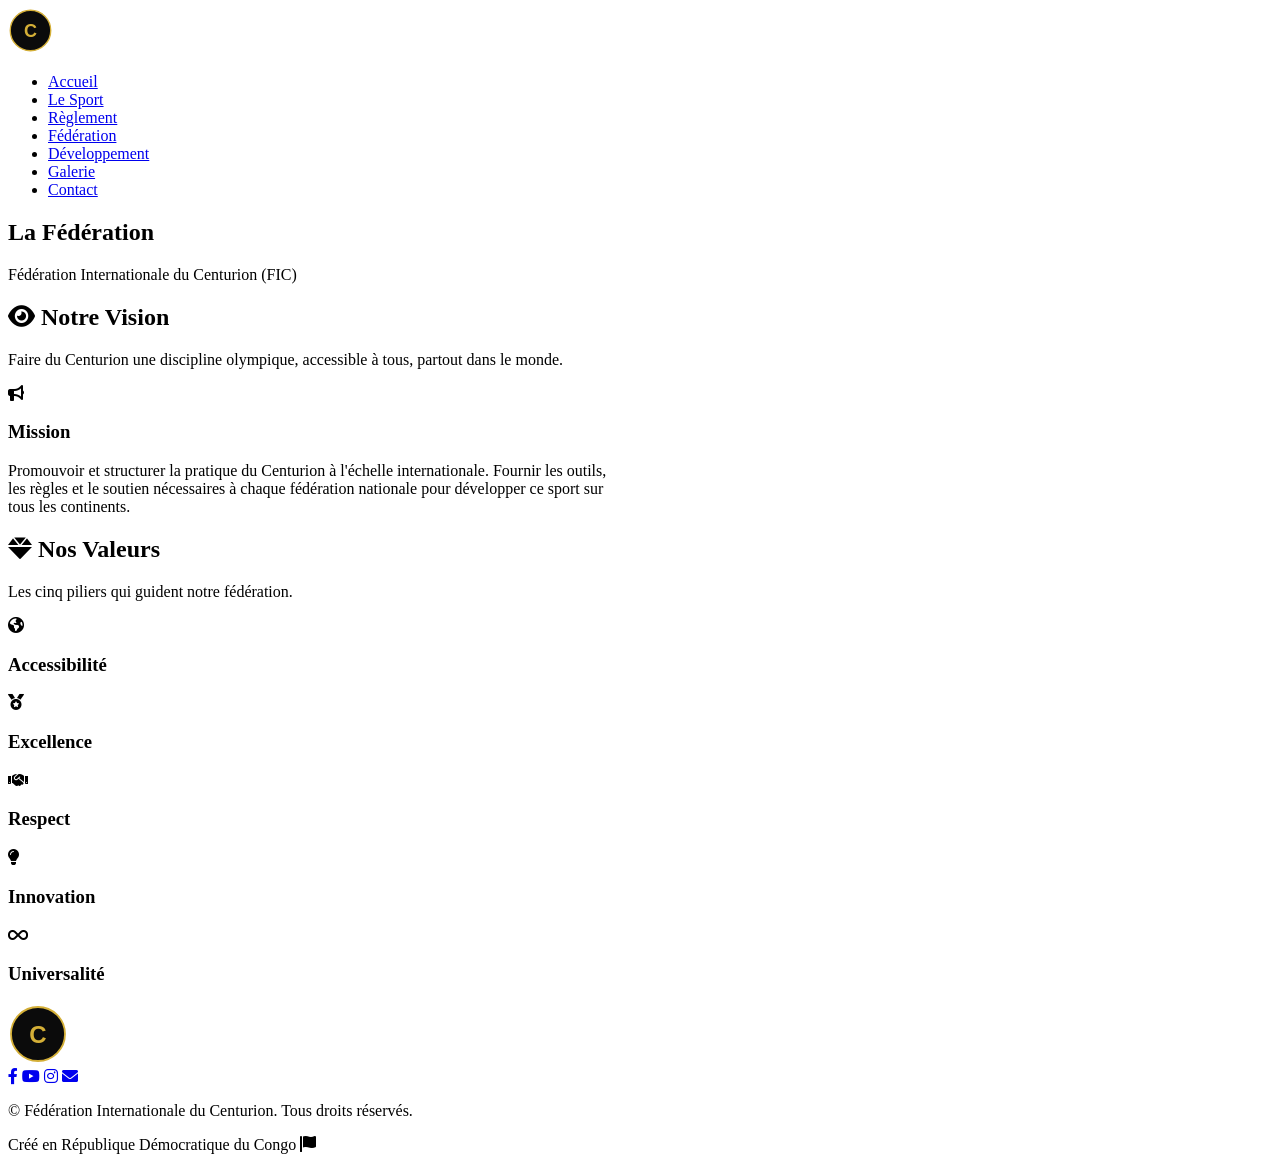
==== federation.html @ 04a9fa6d "Add federation.html for FIC website This HTML file outlines the structure and content for the Fédéra" ====
<!DOCTYPE html>
<html lang="fr">
<head>
    <meta charset="UTF-8">
    <meta name="viewport" content="width=device-width, initial-scale=1.0">
    <meta name="description" content="Fédération Internationale du Centurion (FIC). Découvrez notre mission, notre vision et nos valeurs : accessibilité, excellence, respect, innovation, universalité.">
    <meta name="keywords" content="Fédération Internationale du Centurion, FIC, mission Centurion, valeurs Centurion, sport congolais">
    <title>La Fédération - Le Centurion | Mission, Vision et Valeurs</title>
    <link rel="stylesheet" href="https://cdnjs.cloudflare.com/ajax/libs/font-awesome/6.0.0-beta3/css/all.min.css">
    <link rel="stylesheet" href="css/style.css">
</head>
<body>

    <header class="main-header">
        <nav class="navbar container">
            <a href="index.html" class="logo">
                <img src="images/logo-centurion.png" alt="Logo Le Centurion" onerror="this.onerror=null; this.src='data:image/svg+xml;utf8,<svg xmlns=%22http://www.w3.org/2000/svg%22 viewBox=%220 0 100 100%22><circle cx=%2250%22 cy=%2250%22 r=%2245%22 fill=%22%230B0B0B%22 stroke=%22%23D4AF37%22 stroke-width=%223%22/><text x=%2250%22 y=%2265%22 font-family=%22Arial%22 font-size=%2240%22 fill=%22%23D4AF37%22 text-anchor=%22middle%22 font-weight=%22bold%22>C</text></svg>'; this.style.width='45px'; this.style.height='45px';">
            </a>
            <ul class="nav-menu">
                <li><a href="index.html">Accueil</a></li>
                <li><a href="sport.html">Le Sport</a></li>
                <li><a href="reglement.html">Règlement</a></li>
                <li><a href="federation.html">Fédération</a></li>
                <li><a href="developpement.html">Développement</a></li>
                <li><a href="galerie.html">Galerie</a></li>
                <li><a href="contact.html">Contact</a></li>
            </ul>
            <div class="hamburger">
                <span class="bar"></span>
                <span class="bar"></span>
                <span class="bar"></span>
            </div>
        </nav>
    </header>

    <main>
        <section class="page-header">
            <div class="container">
                <h1>La Fédération</h1>
                <p>Fédération Internationale du Centurion (FIC)</p>
            </div>
        </section>

        <section>
            <div class="container reveal">
                <div class="section-title">
                    <h2><i class="fas fa-eye"></i> Notre Vision</h2>
                    <p>Faire du Centurion une discipline olympique, accessible à tous, partout dans le monde.</p>
                </div>
                <div class="card-container">
                    <div class="card card-prestige" style="max-width: 600px;">
                        <div class="card-icon"><i class="fas fa-bullhorn"></i></div>
                        <h3>Mission</h3>
                        <p>Promouvoir et structurer la pratique du Centurion à l'échelle internationale. Fournir les outils, les règles et le soutien nécessaires à chaque fédération nationale pour développer ce sport sur tous les continents.</p>
                    </div>
                </div>
            </div>
        </section>

        <section class="bg-light">
            <div class="container reveal">
                <div class="section-title">
                    <h2><i class="fas fa-gem"></i> Nos Valeurs</h2>
                    <p>Les cinq piliers qui guident notre fédération.</p>
                </div>
                <div class="valeurs-grid">
                    <div class="valeur-card">
                        <div class="card-icon"><i class="fas fa-globe-americas"></i></div>
                        <h3>Accessibilité</h3>
                    </div>
                    <div class="valeur-card">
                        <div class="card-icon"><i class="fas fa-medal"></i></div>
                        <h3>Excellence</h3>
                    </div>
                    <div class="valeur-card">
                        <div class="card-icon"><i class="fas fa-handshake"></i></div>
                        <h3>Respect</h3>
                    </div>
                    <div class="valeur-card">
                        <div class="card-icon"><i class="fas fa-lightbulb"></i></div>
                        <h3>Innovation</h3>
                    </div>
                    <div class="valeur-card">
                        <div class="card-icon"><i class="fas fa-infinity"></i></div>
                        <h3>Universalité</h3>
                    </div>
                </div>
            </div>
        </section>
    </main>

    <footer class="main-footer">
        <div class="container">
            <img src="images/logo-centurion.png" alt="Logo FIC" class="footer-logo" onerror="this.onerror=null; this.src='data:image/svg+xml;utf8,<svg xmlns=%22http://www.w3.org/2000/svg%22 viewBox=%220 0 100 100%22><circle cx=%2250%22 cy=%2250%22 r=%2245%22 fill=%22%230B0B0B%22 stroke=%22%23D4AF37%22 stroke-width=%223%22/><text x=%2250%22 y=%2265%22 font-family=%22Arial%22 font-size=%2240%22 fill=%22%23D4AF37%22 text-anchor=%22middle%22 font-weight=%22bold%22>C</text></svg>'; this.style.width='60px'; this.style.height='60px';">
            <div class="footer-social">
                <a href="#" aria-label="Facebook"><i class="fab fa-facebook-f"></i></a>
                <a href="#" aria-label="YouTube"><i class="fab fa-youtube"></i></a>
                <a href="#" aria-label="Instagram"><i class="fab fa-instagram"></i></a>
                <a href="mailto:federation@centurion-sport.org" aria-label="Email"><i class="fas fa-envelope"></i></a>
            </div>
            <div class="footer-text">
                <p>© <span id="current-year"></span> Fédération Internationale du Centurion. Tous droits réservés.</p>
                <p class="origin">Créé en République Démocratique du Congo <i class="fas fa-flag"></i></p>
            </div>
        </div>
    </footer>

    <script src="js/script.js"></script>
</body>
</html>
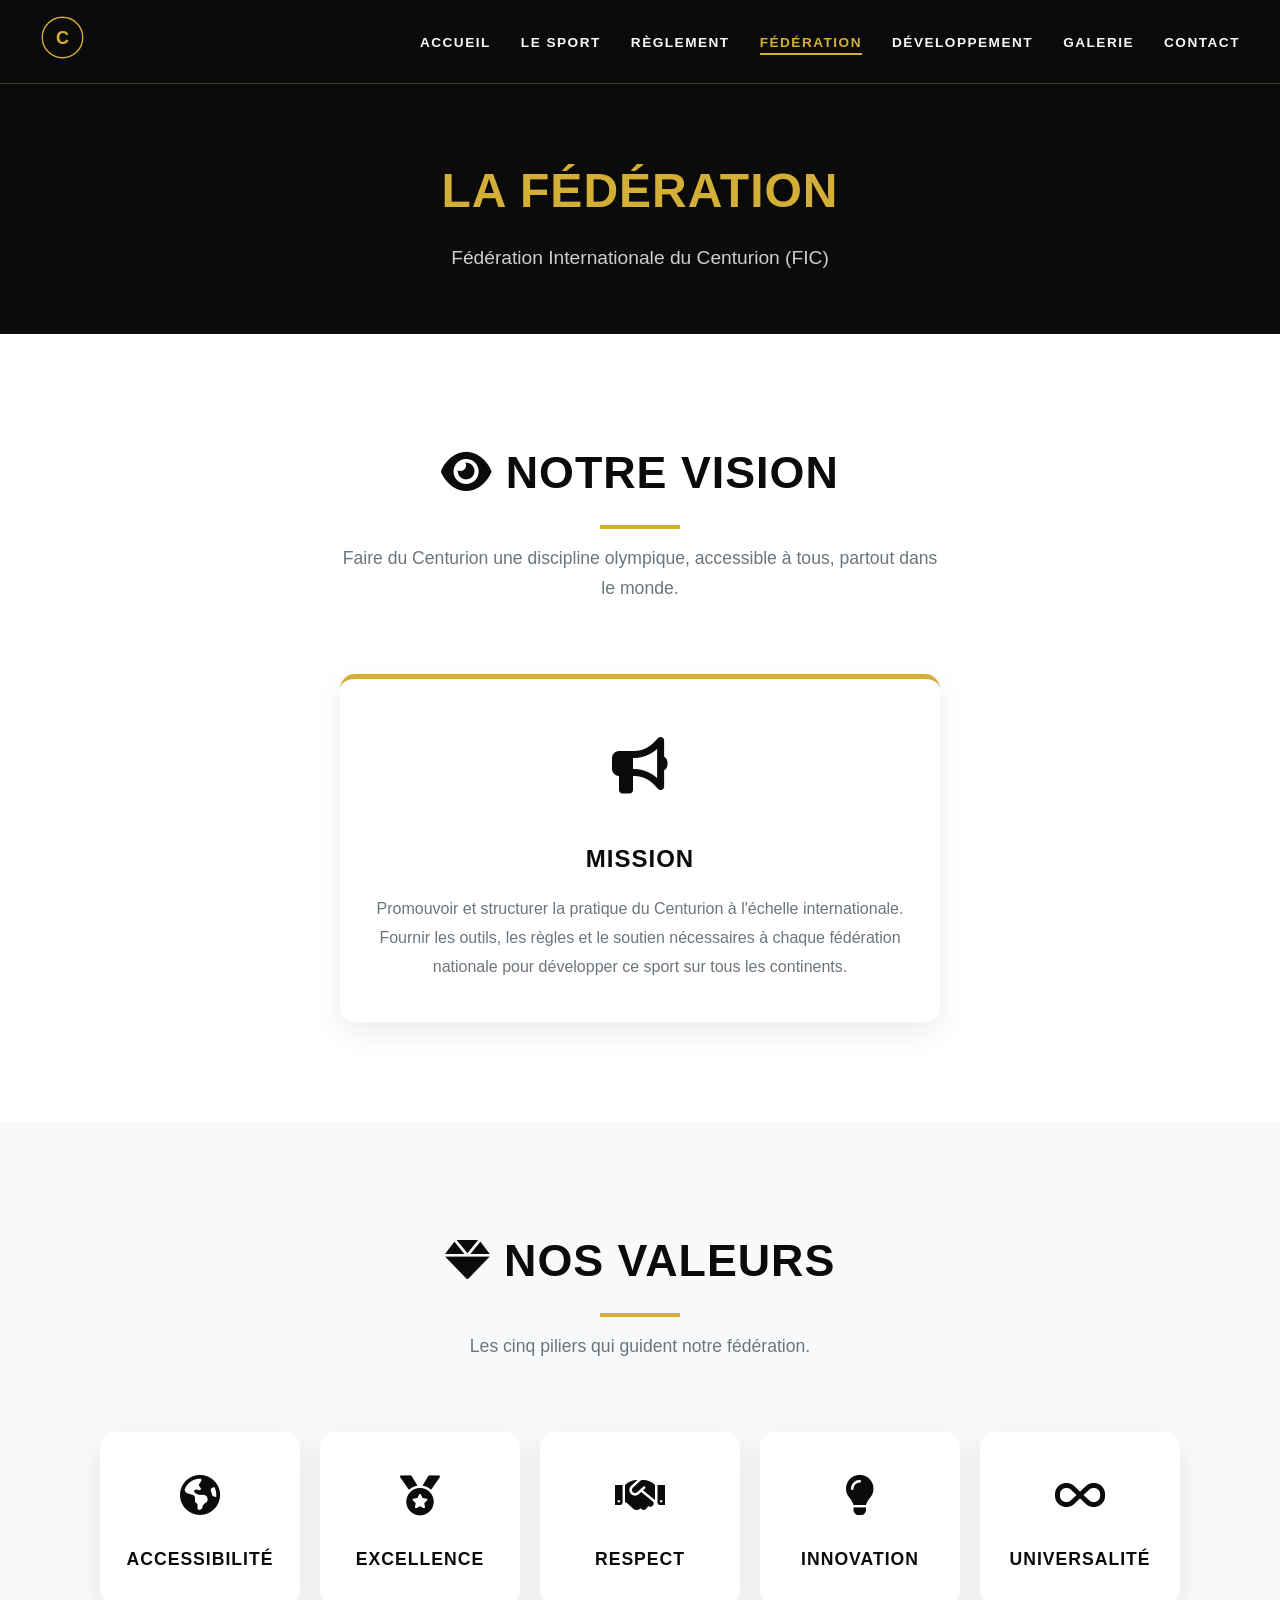
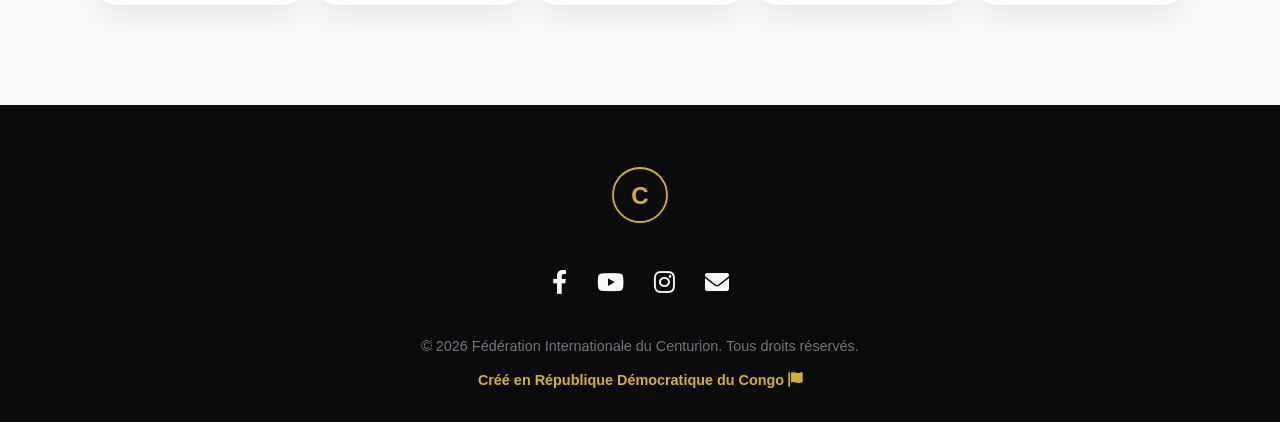
==== commit ae52cb92: "Update stylesheet and script paths in federation.html" ====
--- a/federation.html
+++ b/federation.html
@@ -7,7 +7,7 @@
     <meta name="keywords" content="Fédération Internationale du Centurion, FIC, mission Centurion, valeurs Centurion, sport congolais">
     <title>La Fédération - Le Centurion | Mission, Vision et Valeurs</title>
     <link rel="stylesheet" href="https://cdnjs.cloudflare.com/ajax/libs/font-awesome/6.0.0-beta3/css/all.min.css">
-    <link rel="stylesheet" href="css/style.css">
+    <link rel="stylesheet" href="style.css">
 </head>
 <body>
 
@@ -105,6 +105,6 @@
         </div>
     </footer>
 
-    <script src="js/script.js"></script>
+    <script src="script.js"></script>
 </body>
 </html>
--- a/style.css
+++ b/style.css
@@ -0,0 +1,830 @@
+/* === VARIABLES GLOBALES === */
+:root {
+    --noir-profond: #0B0B0B;
+    --or-prestige: #D4AF37;
+    --bleu-gardiennes: #0057FF;
+    --orange-chasseuses: #FF6B00;
+    --blanc-casse: #F8F9FA;
+    --gris-clair: #E9ECEF;
+    --gris-moyen: #6C757D;
+    --blanc: #FFFFFF;
+
+    --police-titres: 'Trebuchet MS', 'Lucida Sans Unicode', 'Lucida Grande', 'Lucida Sans', Arial, sans-serif;
+    --police-texte: 'Segoe UI', Tahoma, Geneva, Verdana, sans-serif;
+
+    --ombre-douce: 0 10px 30px rgba(0, 0, 0, 0.08);
+    --ombre-forte: 0 15px 40px rgba(0, 0, 0, 0.15);
+    --transition-fluide: all 0.3s cubic-bezier(0.25, 0.8, 0.25, 1);
+}
+
+* {
+    margin: 0;
+    padding: 0;
+    box-sizing: border-box;
+}
+
+html {
+    scroll-behavior: smooth;
+}
+
+body {
+    font-family: var(--police-texte);
+    color: var(--noir-profond);
+    background-color: var(--blanc);
+    line-height: 1.7;
+    overflow-x: hidden;
+}
+
+h1, h2, h3, h4 {
+    font-family: var(--police-titres);
+    font-weight: 800;
+    text-transform: uppercase;
+    letter-spacing: 1px;
+}
+
+a {
+    text-decoration: none;
+    color: inherit;
+}
+
+.container {
+    max-width: 1200px;
+    margin: 0 auto;
+    padding: 0 20px;
+}
+
+/* === BOUTONS === */
+.btn {
+    display: inline-block;
+    padding: 15px 35px;
+    font-weight: 700;
+    text-transform: uppercase;
+    letter-spacing: 2px;
+    border-radius: 50px;
+    transition: var(--transition-fluide);
+    cursor: pointer;
+    border: none;
+    text-align: center;
+    font-size: 0.9rem;
+}
+
+.btn-or {
+    background-color: var(--or-prestige);
+    color: var(--noir-profond);
+    box-shadow: 0 5px 15px rgba(212, 175, 55, 0.4);
+}
+
+.btn-or:hover {
+    background-color: #c19b2e;
+    transform: translateY(-3px);
+    box-shadow: 0 10px 25px rgba(212, 175, 55, 0.6);
+}
+
+.btn-blanc {
+    background-color: transparent;
+    color: var(--blanc);
+    border: 2px solid var(--blanc);
+}
+
+.btn-blanc:hover {
+    background-color: var(--blanc);
+    color: var(--noir-profond);
+    transform: translateY(-3px);
+}
+
+.btn-noir {
+    background-color: var(--noir-profond);
+    color: var(--or-prestige);
+    border: 2px solid var(--noir-profond);
+}
+
+.btn-noir:hover {
+    background-color: transparent;
+    color: var(--noir-profond);
+}
+
+/* === NAVIGATION === */
+.main-header {
+    position: fixed;
+    top: 0;
+    left: 0;
+    width: 100%;
+    z-index: 1000;
+    background-color: rgba(11, 11, 11, 0.92);
+    backdrop-filter: blur(10px);
+    border-bottom: 1px solid rgba(212, 175, 55, 0.3);
+    transition: var(--transition-fluide);
+}
+
+.navbar {
+    display: flex;
+    justify-content: space-between;
+    align-items: center;
+    padding: 15px 0;
+}
+
+.logo img {
+    height: 45px;
+    transition: var(--transition-fluide);
+}
+
+.nav-menu {
+    display: flex;
+    list-style: none;
+    gap: 30px;
+}
+
+.nav-menu a {
+    color: var(--blanc-casse);
+    font-weight: 600;
+    text-transform: uppercase;
+    font-size: 0.85rem;
+    letter-spacing: 1.5px;
+    position: relative;
+    padding-bottom: 5px;
+    transition: var(--transition-fluide);
+}
+
+.nav-menu a::after {
+    content: '';
+    position: absolute;
+    bottom: 0;
+    left: 0;
+    width: 0;
+    height: 2px;
+    background-color: var(--or-prestige);
+    transition: width 0.3s ease;
+}
+
+.nav-menu a:hover,
+.nav-menu a.active {
+    color: var(--or-prestige);
+}
+
+.nav-menu a:hover::after,
+.nav-menu a.active::after {
+    width: 100%;
+}
+
+/* Menu Hamburger */
+.hamburger {
+    display: none;
+    cursor: pointer;
+}
+
+.bar {
+    display: block;
+    width: 25px;
+    height: 2px;
+    margin: 5px auto;
+    background-color: var(--blanc);
+    transition: var(--transition-fluide);
+}
+
+/* === HERO SECTION === */
+.hero {
+    height: 100vh;
+    background: linear-gradient(135deg, rgba(11, 11, 11, 0.85) 0%, rgba(0, 87, 255, 0.6) 50%, rgba(255, 107, 0, 0.4) 100%),
+                url('data:image/svg+xml;utf8,<svg xmlns="http://www.w3.org/2000/svg" viewBox="0 0 1200 800" opacity="0.1"><path d="M0 400 L1200 200 L1200 600 Z" fill="%23D4AF37"/><circle cx="600" cy="400" r="150" stroke="%23D4AF37" stroke-width="2" fill="none"/><circle cx="600" cy="400" r="250" stroke="%23D4AF37" stroke-width="1" fill="none"/><circle cx="600" cy="400" r="350" stroke="%23D4AF37" stroke-width="0.5" fill="none"/></svg>') no-repeat center center/cover;
+    display: flex;
+    align-items: center;
+    justify-content: center;
+    text-align: center;
+    color: var(--blanc);
+    position: relative;
+    overflow: hidden;
+}
+
+.hero-content {
+    z-index: 2;
+    animation: fadeInUp 1s ease-out;
+}
+
+.hero h1 {
+    font-size: 5.5rem;
+    font-weight: 900;
+    letter-spacing: 15px;
+    text-shadow: 0 0 30px rgba(0,0,0,0.7);
+    line-height: 1.2;
+    margin-bottom: 20px;
+}
+
+.hero h1 span {
+    color: var(--or-prestige);
+}
+
+.hero p {
+    font-size: 1.5rem;
+    font-weight: 300;
+    letter-spacing: 3px;
+    margin-bottom: 40px;
+    text-shadow: 0 0 10px rgba(0,0,0,0.8);
+}
+
+.hero-buttons {
+    display: flex;
+    gap: 25px;
+    justify-content: center;
+    flex-wrap: wrap;
+}
+
+.scroll-indicator {
+    position: absolute;
+    bottom: 30px;
+    left: 50%;
+    transform: translateX(-50%);
+    display: flex;
+    flex-direction: column;
+    align-items: center;
+    color: var(--or-prestige);
+    animation: bounce 2s infinite;
+}
+
+.scroll-indicator span {
+    font-size: 0.8rem;
+    letter-spacing: 2px;
+    margin-bottom: 10px;
+}
+
+.scroll-indicator i {
+    font-size: 1.5rem;
+}
+
+/* === SECTIONS GÉNÉRALES === */
+section {
+    padding: 100px 0;
+}
+
+.page-header {
+    background-color: var(--noir-profond);
+    color: var(--blanc);
+    padding: 150px 0 60px;
+    text-align: center;
+}
+
+.page-header h1 {
+    font-size: 3rem;
+    color: var(--or-prestige);
+    margin-bottom: 10px;
+}
+
+.page-header p {
+    font-size: 1.2rem;
+    opacity: 0.8;
+}
+
+.section-title {
+    text-align: center;
+    margin-bottom: 70px;
+}
+
+.section-title h2 {
+    font-size: 2.8rem;
+    color: var(--noir-profond);
+    margin-bottom: 15px;
+    position: relative;
+    display: inline-block;
+}
+
+.section-title h2::after {
+    content: '';
+    display: block;
+    width: 80px;
+    height: 4px;
+    background: var(--or-prestige);
+    margin: 15px auto 0;
+}
+
+.section-title p {
+    font-size: 1.1rem;
+    color: var(--gris-moyen);
+    max-width: 600px;
+    margin: 0 auto;
+}
+
+.bg-light {
+    background-color: var(--blanc-casse);
+}
+
+.bg-dark {
+    background-color: var(--noir-profond);
+    color: var(--blanc);
+}
+
+/* === CARTES === */
+.card-container {
+    display: flex;
+    justify-content: center;
+    gap: 40px;
+    flex-wrap: wrap;
+}
+
+.card {
+    background: var(--blanc);
+    border-radius: 15px;
+    padding: 40px 30px;
+    box-shadow: var(--ombre-douce);
+    text-align: center;
+    flex: 1;
+    min-width: 280px;
+    max-width: 350px;
+    transition: var(--transition-fluide);
+    border-top: 5px solid transparent;
+}
+
+.card:hover {
+    transform: translateY(-10px);
+    box-shadow: var(--ombre-forte);
+}
+
+.card-gardiennes {
+    border-top-color: var(--bleu-gardiennes);
+}
+
+.card-chasseuses {
+    border-top-color: var(--orange-chasseuses);
+}
+
+.card-prestige {
+    border-top-color: var(--or-prestige);
+}
+
+.card-icon {
+    font-size: 3.5rem;
+    margin-bottom: 25px;
+}
+
+.card h3 {
+    font-size: 1.5rem;
+    margin-bottom: 15px;
+    color: var(--noir-profond);
+}
+
+.card p {
+    color: var(--gris-moyen);
+    line-height: 1.8;
+}
+
+/* === ORIGINE === */
+.origin-section {
+    background: var(--noir-profond);
+    color: var(--blanc);
+    position: relative;
+    overflow: hidden;
+}
+
+.origin-section .container {
+    position: relative;
+    z-index: 2;
+}
+
+.origin-content {
+    display: flex;
+    align-items: center;
+    gap: 60px;
+    flex-wrap: wrap;
+}
+
+.origin-text {
+    flex: 1;
+}
+
+.origin-text h2 {
+    color: var(--or-prestige);
+    font-size: 2.5rem;
+    margin-bottom: 30px;
+}
+
+.origin-text p {
+    font-size: 1.1rem;
+    margin-bottom: 20px;
+    opacity: 0.9;
+}
+
+.origin-visual {
+    flex: 1;
+    text-align: center;
+    font-size: 15rem;
+    color: rgba(212, 175, 55, 0.1);
+}
+
+/* === TERRAIN SCHEMA === */
+.terrain-schema {
+    background: var(--blanc);
+    padding: 30px;
+    border-radius: 15px;
+    box-shadow: var(--ombre-douce);
+    text-align: center;
+    max-width: 700px;
+    margin: 0 auto;
+}
+
+.terrain-schema pre {
+    background: var(--noir-profond);
+    color: var(--or-prestige);
+    padding: 20px;
+    border-radius: 10px;
+    font-size: 0.9rem;
+    overflow-x: auto;
+    text-align: left;
+    line-height: 1.4;
+    font-family: 'Courier New', monospace;
+}
+
+/* === TIMELINE === */
+.timeline {
+    position: relative;
+    max-width: 800px;
+    margin: 0 auto;
+    padding-left: 40px;
+}
+
+.timeline::before {
+    content: '';
+    position: absolute;
+    left: 15px;
+    top: 0;
+    bottom: 0;
+    width: 4px;
+    background: var(--gris-clair);
+}
+
+.timeline-item {
+    position: relative;
+    margin-bottom: 50px;
+    padding-left: 30px;
+}
+
+.timeline-dot {
+    position: absolute;
+    left: -47px;
+    top: 5px;
+    width: 20px;
+    height: 20px;
+    border-radius: 50%;
+    background: var(--or-prestige);
+    border: 4px solid var(--blanc);
+    box-shadow: 0 0 0 4px var(--or-prestige);
+}
+
+.timeline-date {
+    font-weight: 800;
+    color: var(--or-prestige);
+    font-size: 1.2rem;
+    margin-bottom: 5px;
+}
+
+.timeline-content {
+    background: var(--blanc);
+    padding: 25px;
+    border-radius: 10px;
+    box-shadow: var(--ombre-douce);
+}
+
+.timeline-content h3 {
+    color: var(--noir-profond);
+    margin-bottom: 10px;
+}
+
+/* === REGLEMENT === */
+.reglement-articles {
+    max-width: 900px;
+    margin: 0 auto;
+}
+
+.reglement-articles article {
+    background: var(--blanc);
+    padding: 40px;
+    margin-bottom: 30px;
+    border-radius: 15px;
+    box-shadow: var(--ombre-douce);
+    border-left: 5px solid var(--or-prestige);
+}
+
+.reglement-articles h3 {
+    color: var(--or-prestige);
+    font-size: 1.8rem;
+    margin-bottom: 20px;
+}
+
+.reglement-articles h4 {
+    color: var(--noir-profond);
+    font-size: 1.3rem;
+    margin: 25px 0 10px;
+}
+
+.reglement-articles ul, 
+.reglement-articles ol {
+    padding-left: 25px;
+    margin: 15px 0;
+}
+
+.reglement-articles li {
+    margin-bottom: 8px;
+    color: var(--gris-moyen);
+}
+
+/* === GALERIE === */
+.gallery-grid {
+    display: grid;
+    grid-template-columns: repeat(auto-fit, minmax(300px, 1fr));
+    gap: 25px;
+}
+
+.gallery-item {
+    position: relative;
+    overflow: hidden;
+    border-radius: 15px;
+    aspect-ratio: 4/3;
+    box-shadow: var(--ombre-douce);
+    transition: var(--transition-fluide);
+}
+
+.gallery-item:hover {
+    transform: scale(1.02);
+    box-shadow: var(--ombre-forte);
+}
+
+.gallery-placeholder {
+    background: linear-gradient(135deg, var(--noir-profond), var(--bleu-gardiennes));
+    width: 100%;
+    height: 100%;
+    display: flex;
+    flex-direction: column;
+    align-items: center;
+    justify-content: center;
+    color: var(--blanc);
+    font-size: 3rem;
+    gap: 10px;
+}
+
+.gallery-placeholder span {
+    font-size: 1rem;
+    text-transform: uppercase;
+    letter-spacing: 2px;
+    color: var(--or-prestige);
+    font-weight: 600;
+}
+
+/* === FORMULAIRE === */
+.contact-wrapper {
+    display: flex;
+    gap: 50px;
+    flex-wrap: wrap;
+}
+
+.contact-form {
+    flex: 2;
+    min-width: 300px;
+}
+
+.form-group {
+    margin-bottom: 25px;
+}
+
+.form-group label {
+    display: block;
+    font-weight: 700;
+    text-transform: uppercase;
+    letter-spacing: 1px;
+    font-size: 0.8rem;
+    margin-bottom: 8px;
+    color: var(--gris-moyen);
+}
+
+.form-group input,
+.form-group textarea {
+    width: 100%;
+    padding: 15px;
+    border: 1px solid var(--gris-clair);
+    border-radius: 8px;
+    font-family: var(--police-texte);
+    font-size: 1rem;
+    transition: var(--transition-fluide);
+    background: var(--blanc-casse);
+}
+
+.form-group input:focus,
+.form-group textarea:focus {
+    outline: none;
+    border-color: var(--or-prestige);
+    box-shadow: 0 0 0 3px rgba(212, 175, 55, 0.2);
+    background: var(--blanc);
+}
+
+.contact-info {
+    flex: 1;
+    background: var(--noir-profond);
+    color: var(--blanc);
+    padding: 40px;
+    border-radius: 15px;
+    min-width: 250px;
+}
+
+.contact-info h3 {
+    color: var(--or-prestige);
+    margin-bottom: 25px;
+}
+
+.contact-info p {
+    margin-bottom: 15px;
+    display: flex;
+    align-items: center;
+    gap: 15px;
+}
+
+.contact-info i {
+    color: var(--or-prestige);
+    font-size: 1.2rem;
+    width: 25px;
+    text-align: center;
+}
+
+/* === VALEURS === */
+.valeurs-grid {
+    display: flex;
+    flex-wrap: wrap;
+    justify-content: center;
+    gap: 20px;
+}
+
+.valeur-card {
+    background: var(--blanc);
+    padding: 30px 25px;
+    border-radius: 15px;
+    box-shadow: var(--ombre-douce);
+    text-align: center;
+    min-width: 150px;
+    flex: 1 1 150px;
+    max-width: 200px;
+    transition: var(--transition-fluide);
+}
+
+.valeur-card:hover {
+    transform: translateY(-5px);
+    box-shadow: var(--ombre-forte);
+}
+
+.valeur-card .card-icon {
+    font-size: 2.5rem;
+    margin-bottom: 15px;
+}
+
+.valeur-card h3 {
+    font-size: 1.1rem;
+}
+
+/* === FOOTER === */
+.main-footer {
+    background-color: var(--noir-profond);
+    color: var(--blanc);
+    padding: 60px 0 30px;
+    text-align: center;
+}
+
+.footer-logo {
+    height: 60px;
+    margin-bottom: 30px;
+}
+
+.footer-social {
+    display: flex;
+    justify-content: center;
+    gap: 30px;
+    margin-bottom: 30px;
+}
+
+.footer-social a {
+    color: var(--blanc-casse);
+    font-size: 1.5rem;
+    transition: var(--transition-fluide);
+}
+
+.footer-social a:hover {
+    color: var(--or-prestige);
+    transform: translateY(-3px);
+}
+
+.footer-text {
+    color: var(--gris-moyen);
+    font-size: 0.9rem;
+}
+
+.footer-text .origin {
+    color: var(--or-prestige);
+    font-weight: 600;
+    margin-top: 10px;
+}
+
+/* === ANIMATIONS === */
+@keyframes fadeInUp {
+    from {
+        opacity: 0;
+        transform: translateY(40px);
+    }
+    to {
+        opacity: 1;
+        transform: translateY(0);
+    }
+}
+
+@keyframes bounce {
+    0%, 20%, 50%, 80%, 100% {
+        transform: translateY(0) translateX(-50%);
+    }
+    40% {
+        transform: translateY(-15px) translateX(-50%);
+    }
+    60% {
+        transform: translateY(-7px) translateX(-50%);
+    }
+}
+
+.reveal {
+    opacity: 0;
+    transform: translateY(30px);
+    transition: opacity 0.6s ease-out, transform 0.6s ease-out;
+}
+
+.reveal.active {
+    opacity: 1;
+    transform: translateY(0);
+}
+
+/* === RESPONSIVE === */
+@media (max-width: 992px) {
+    .hero h1 {
+        font-size: 3.5rem;
+        letter-spacing: 8px;
+    }
+
+    .origin-content {
+        flex-direction: column;
+        text-align: center;
+    }
+
+    .origin-visual {
+        font-size: 10rem;
+    }
+}
+
+@media (max-width: 768px) {
+    .hamburger {
+        display: block;
+        z-index: 1001;
+    }
+
+    .hamburger.active .bar:nth-child(2) {
+        opacity: 0;
+    }
+    .hamburger.active .bar:nth-child(1) {
+        transform: translateY(8px) rotate(45deg);
+    }
+    .hamburger.active .bar:nth-child(3) {
+        transform: translateY(-8px) rotate(-45deg);
+    }
+
+    .nav-menu {
+        position: fixed;
+        left: -100%;
+        top: 0;
+        flex-direction: column;
+        background-color: var(--noir-profond);
+        width: 100%;
+        height: 100vh;
+        text-align: center;
+        justify-content: center;
+        gap: 40px;
+        transition: 0.4s;
+        z-index: 1000;
+    }
+
+    .nav-menu.active {
+        left: 0;
+    }
+
+    .nav-menu a {
+        font-size: 1.2rem;
+    }
+
+    .hero h1 {
+        font-size: 2.8rem;
+        letter-spacing: 5px;
+    }
+
+    .hero p {
+        font-size: 1rem;
+    }
+
+    .section-title h2 {
+        font-size: 2rem;
+    }
+
+    .contact-wrapper {
+        flex-direction: column;
+    }
+
+    .page-header h1 {
+        font-size: 2.2rem;
+    }
+}
